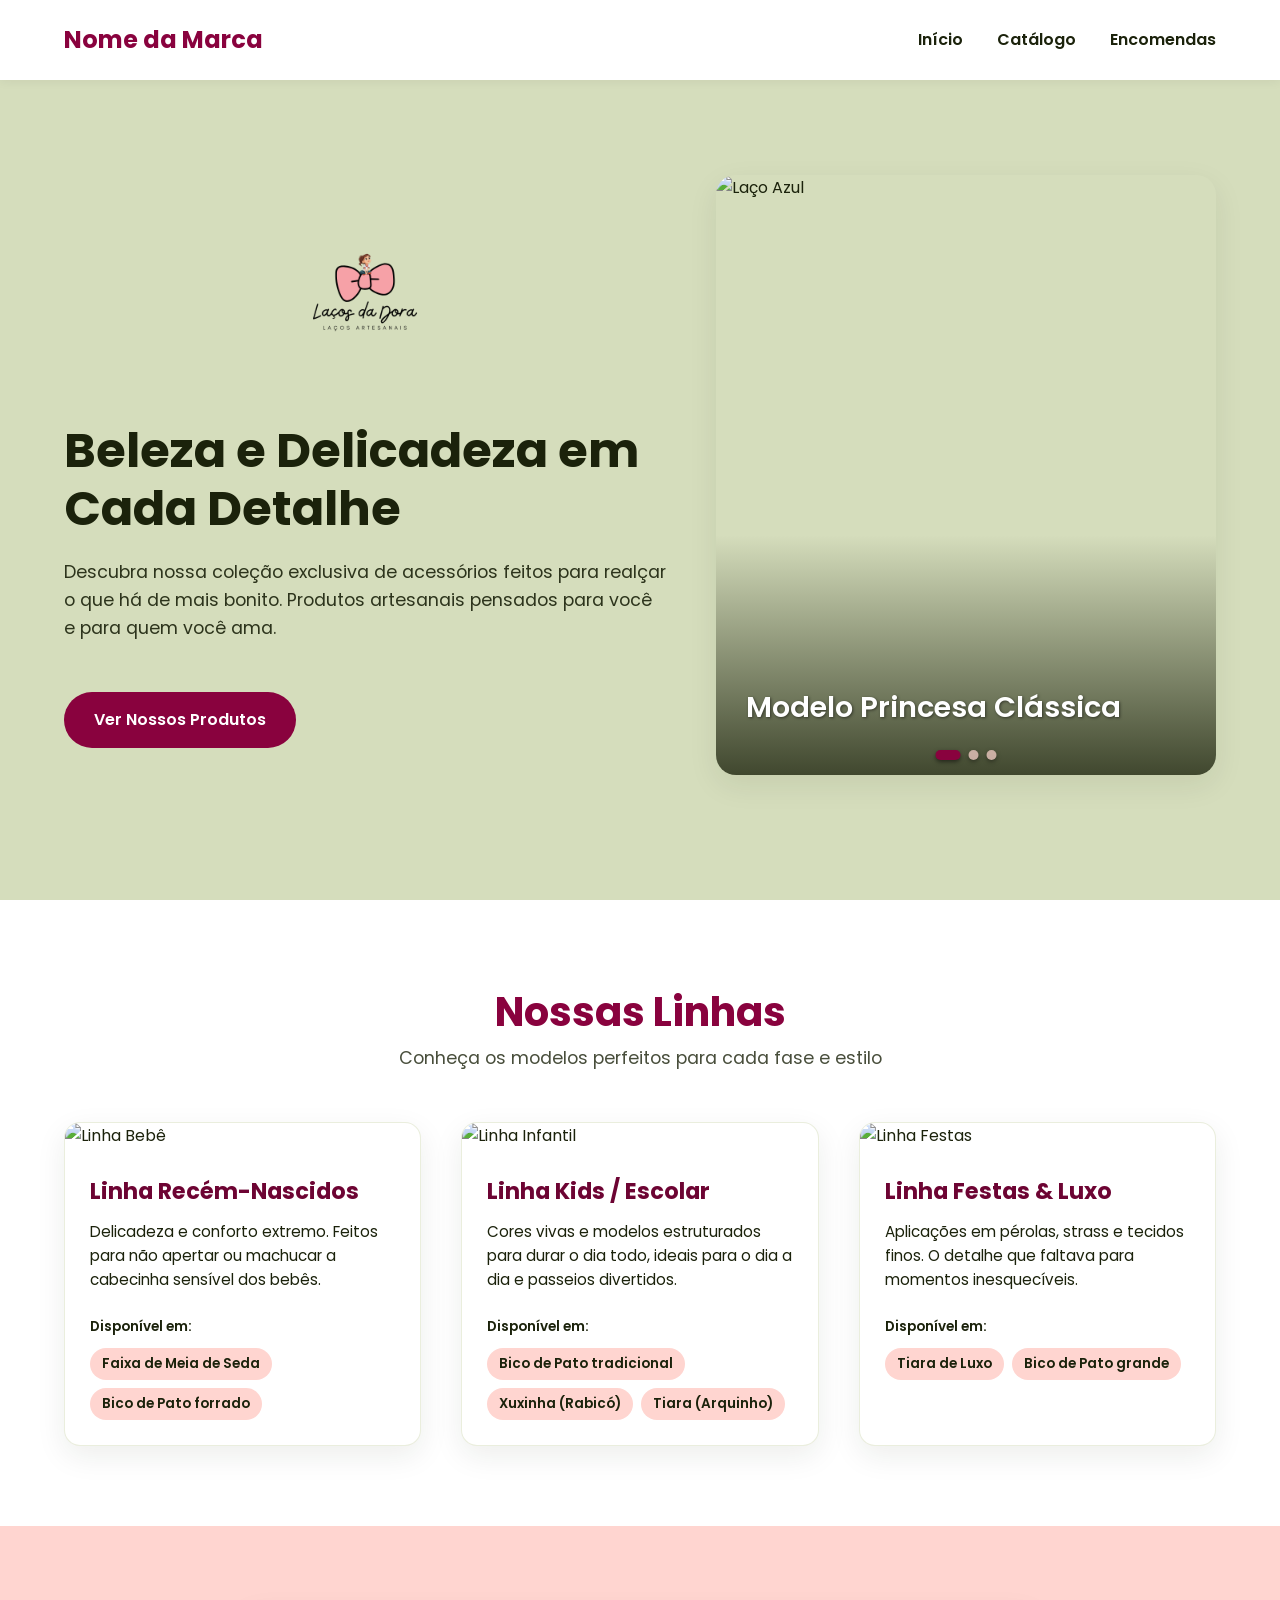
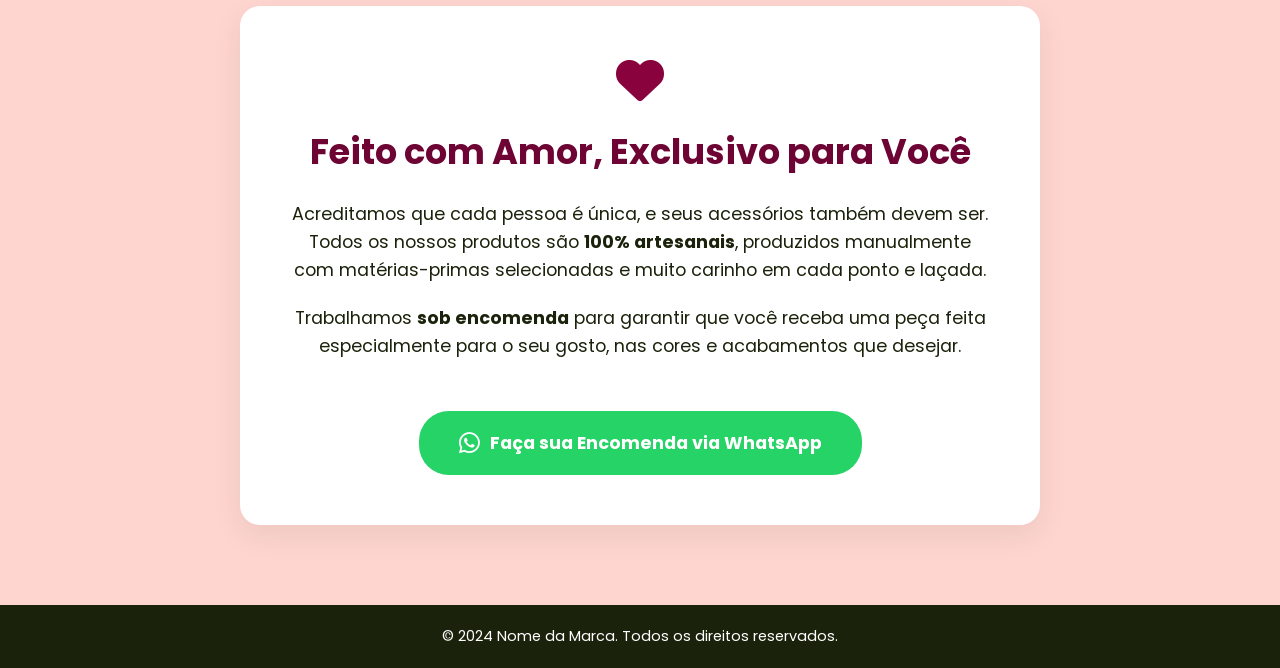
==== LacosDaDora/index.html @ 7d9cea30 "1.00 A construção de todo o escopo do projeto." ====
<!DOCTYPE html>
<html lang="pt-BR">
<head>
    <meta charset="UTF-8">
    <meta name="viewport" content="width=device-width, initial-scale=1.0">
    <title>Catálogo de Produtos | Feito à Mão</title>
    <!-- Fonte moderna (Poppins) -->
    <link href="https://fonts.googleapis.com/css2?family=Poppins:wght@300;400;600;700&display=swap" rel="stylesheet">
    <!-- Ícones (para o WhatsApp) -->
    <link rel="stylesheet" href="https://cdnjs.cloudflare.com/ajax/libs/font-awesome/6.4.0/css/all.min.css">
    <link rel="stylesheet" href="css/style.css">
</head>
<body>

    <!-- Cabeçalho Fixo -->
    <header class="header">
        <div class="logo-text">Nome da Marca</div>
        <nav>
            <a href="#hero">Início</a>
            <a href="#catalogo">Catálogo</a>
            <a href="#encomendas">Encomendas</a>
        </nav>
    </header>

    <!-- Seção 1: Hero (Apresentação + Carrossel) -->
    <section id="hero" class="hero">
        <div class="hero-container">
            <!-- Parte Esquerda -->
            <div class="hero-content">
                <!-- Substitua pelo src da logo real -->
                <img src="src/lacosDaDoraLogo.png" alt="Logo da Marca" class="logo-img">
                <h1>Beleza e Delicadeza em Cada Detalhe</h1>
                <p>Descubra nossa coleção exclusiva de acessórios feitos para realçar o que há de mais bonito. Produtos artesanais pensados para você e para quem você ama.</p>
                <a href="#catalogo" class="btn-primary">Ver Nossos Produtos</a>
            </div>

            <!-- Parte Direita (Carrossel) -->
            <div class="hero-carousel">
                <div class="carousel-track">
                    <!-- Slide 1 -->
                    <div class="slide active">
                        <img src="src/lacoAzul.png" alt="Laço Azul">
                        <div class="slide-caption">
                            <h3>Modelo Princesa Clássica</h3>
                        </div>
                    </div>
                    <!-- Slide 2 -->
                    <div class="slide">
                        <img src="src/lacoVermelho.png" alt="Laço Vermelho">
                        <div class="slide-caption">
                            <h3>Modelo Encanto Floral</h3>
                        </div>
                    </div>
                    <!-- Slide 3 -->
                    <div class="slide">
                        <img src="src/lacoRosa.png" alt="Laço Rosa">
                        <div class="slide-caption">
                            <h3>Modelo Alegria Cotidiana</h3>
                        </div>
                    </div>
                </div>
                <div class="carousel-indicators">
                    <span class="dot active" data-index="0"></span>
                    <span class="dot" data-index="1"></span>
                    <span class="dot" data-index="2"></span>
                </div>
            </div>
        </div>
    </section>

    <!-- Seção 2: Cards de Catálogo -->
    <section id="catalogo" class="catalog">
        <div class="section-title">
            <h2>Nossas Linhas</h2>
            <p>Conheça os modelos perfeitos para cada fase e estilo</p>
        </div>
        
        <div class="cards-grid">
            <!-- Card 1 -->
            <div class="card">
                <img src="https://images.unsplash.com/photo-1519689680058-324335c77eba?auto=format&fit=crop&q=80&w=400" alt="Linha Bebê">
                <div class="card-content">
                    <h3>Linha Recém-Nascidos</h3>
                    <p>Delicadeza e conforto extremo. Feitos para não apertar ou machucar a cabecinha sensível dos bebês.</p>
                    <div class="options-tags">
                        <span>Disponível em:</span>
                        <div class="tags">
                            <span class="tag">Faixa de Meia de Seda</span>
                            <span class="tag">Bico de Pato forrado</span>
                        </div>
                    </div>
                </div>
            </div>

            <!-- Card 2 -->
            <div class="card">
                <img src="https://images.unsplash.com/photo-1625890918797-29367204fcde?auto=format&fit=crop&q=80&w=400" alt="Linha Infantil">
                <div class="card-content">
                    <h3>Linha Kids / Escolar</h3>
                    <p>Cores vivas e modelos estruturados para durar o dia todo, ideais para o dia a dia e passeios divertidos.</p>
                    <div class="options-tags">
                        <span>Disponível em:</span>
                        <div class="tags">
                            <span class="tag">Bico de Pato tradicional</span>
                            <span class="tag">Xuxinha (Rabicó)</span>
                            <span class="tag">Tiara (Arquinho)</span>
                        </div>
                    </div>
                </div>
            </div>

            <!-- Card 3 -->
            <div class="card">
                <img src="https://images.unsplash.com/photo-1582213768220-4384b64e622b?auto=format&fit=crop&q=80&w=400" alt="Linha Festas">
                <div class="card-content">
                    <h3>Linha Festas & Luxo</h3>
                    <p>Aplicações em pérolas, strass e tecidos finos. O detalhe que faltava para momentos inesquecíveis.</p>
                    <div class="options-tags">
                        <span>Disponível em:</span>
                        <div class="tags">
                            <span class="tag">Tiara de Luxo</span>
                            <span class="tag">Bico de Pato grande</span>
                        </div>
                    </div>
                </div>
            </div>
        </div>
    </section>

    <!-- Seção 3: Encomendas e Contato -->
    <section id="encomendas" class="about-contact">
        <div class="contact-container">
            <div class="heart-icon"><i class="fa-solid fa-heart"></i></div>
            <h2>Feito com Amor, Exclusivo para Você</h2>
            <p>
                Acreditamos que cada pessoa é única, e seus acessórios também devem ser. 
                Todos os nossos produtos são <strong>100% artesanais</strong>, produzidos manualmente 
                com matérias-primas selecionadas e muito carinho em cada ponto e laçada.
            </p>
            <p class="order-info">
                Trabalhamos <strong>sob encomenda</strong> para garantir que você receba uma peça 
                feita especialmente para o seu gosto, nas cores e acabamentos que desejar.
            </p>
            
            <!-- Link do WhatsApp: Mude o "seunumerodetelefone" incluindo o código do país, ex: 5511999999999 -->
            <a href="https://wa.me/5500000000000?text=Olá! Gostaria de fazer uma encomenda." target="_blank" class="btn-whatsapp">
                <i class="fa-brands fa-whatsapp"></i> Faça sua Encomenda via WhatsApp
            </a>
        </div>
    </section>

    <footer>
        <p>&copy; 2024 Nome da Marca. Todos os direitos reservados.</p>
    </footer>

    <script src="js/script.js"></script>
</body>
</html>
---- LacosDaDora/css/style.css ----
/* Paleta de Cores e Variáveis Globais */
:root {
    --text-dark: #1b220b; /* Verde bem escuro/quase preto para textos */
    --accent-primary: #89023e; /* Cereja/Vinho */
    --accent-hover: #6d0433; /* Vinho mais escuro */
    --bg-light-green: #d5ddbc; /* Verde oliva bem clarinho */
    --bg-light-pink: #ffd5d0; /* Rosa salmão bem clarinho */
    --white: #ffffff;
    --shadow: 0 10px 30px rgba(27, 34, 11, 0.08);
}

/* Reset Básico */
* {
    margin: 0;
    padding: 0;
    box-sizing: border-box;
}

html {
    scroll-behavior: smooth;
    scroll-padding-top: 80px; /* Compensa o menu fixo ao rolar */
}

body {
    font-family: 'Poppins', sans-serif;
    color: var(--text-dark);
    background-color: var(--bg-light-green); /* Cor de fundo principal */
    line-height: 1.6;
}

/* --- Cabeçalho Fixo --- */
.header {
    position: fixed;
    top: 0;
    width: 100%;
    height: 80px;
    background-color: var(--white);
    display: flex;
    justify-content: space-between;
    align-items: center;
    padding: 0 5%;
    box-shadow: 0 2px 10px rgba(0,0,0,0.05);
    z-index: 1000;
}

.logo-text {
    font-size: 1.5rem;
    font-weight: 700;
    color: var(--accent-primary);
}

.header nav a {
    text-decoration: none;
    color: var(--text-dark);
    margin-left: 30px;
    font-weight: 600;
    transition: color 0.3s ease;
}

.header nav a:hover {
    color: var(--accent-primary);
}

/* --- Botões --- */
.btn-primary {
    display: inline-block;
    background-color: var(--accent-primary);
    color: var(--white);
    padding: 15px 30px;
    border-radius: 30px;
    text-decoration: none;
    font-weight: 600;
    transition: background-color 0.3s, transform 0.2s;
    margin-top: 20px;
}

.btn-primary:hover {
    background-color: var(--accent-hover);
    transform: translateY(-2px);
}

/* --- Seção 1: Hero --- */
.hero {
    min-height: 100vh;
    padding: 100px 5% 50px 5%;
    display: flex;
    align-items: center;
    background-color: var(--bg-light-green);
}

.hero-container {
    display: flex;
    align-items: center;
    justify-content: space-between;
    width: 100%;
    max-width: 1200px;
    margin: 0 auto;
    gap: 50px;
}

.hero-content {
    flex: 1;
}



.logo-img {
    display: block;
    margin: auto;
    max-width: 200px;
    margin-bottom: 20px;
    border-radius: 8px;
}

.hero-content h1 {
    font-size: 3rem;
    line-height: 1.2;
    margin-bottom: 20px;
    color: var(--text-dark);
}

.hero-content p {
    font-size: 1.1rem;
    margin-bottom: 30px;
    opacity: 0.9;
}

/* Carrossel */
.hero-carousel {
    flex: 1;
    position: relative;
    width: 100%;
    max-width: 500px;
    height: 600px;
    border-radius: 20px;
    overflow: hidden;
    box-shadow: var(--shadow);
    cursor: grab; /* <-- ADICIONADO AQUI */
}

.slide {
    position: absolute;
    top: 0;
    left: 0;
    width: 100%;
    height: 100%;
    opacity: 0;
    transition: opacity 1s ease-in-out;
}

.slide.active {
    opacity: 1;
}

.slide img {
    width: 100%;
    height: 100%;
    object-fit: cover;
    pointer-events: none; /* <-- ADICIONADO AQUI: Evita que o navegador arraste o arquivo da foto */
    user-select: none; /* <-- ADICIONADO AQUI: Evita selecionar sem querer */
}

/* Degradê escuro sobre a imagem para o texto aparecer */
.slide::after {
    content: '';
    position: absolute;
    bottom: 0;
    left: 0;
    width: 100%;
    height: 40%;
    background: linear-gradient(to top, rgba(27, 34, 11, 0.8), transparent);
}

.slide-caption {
    position: absolute;
    bottom: 45px;
    left: 30px;
    right: 30px;
    z-index: 2;
    color: var(--white);
}

.slide-caption h3 {
    font-size: 1.8rem;
    font-weight: 600;
    text-shadow: 1px 1px 3px rgba(0,0,0,0.5);
}

/* --- Indicadores do Carrossel (Bolinhas) --- */
.carousel-indicators {
    position: absolute;
    bottom: 15px;
    left: 50%;
    transform: translateX(-50%);
    display: flex;
    gap: 8px;
    z-index: 10;
}

.dot {
    width: 10px;
    height: 10px;
    background-color: var(--bg-light-pink);
    border-radius: 50%;
    cursor: pointer;
    transition: all 0.3s ease;
    box-shadow: 0 2px 4px rgba(0,0,0,0.5); /* Sombreado para destacar em fotos claras */
    opacity: 0.7;
}

.dot:hover {
    opacity: 1;
}

/* Bolinha da foto atual fica maior e na cor principal */
.dot.active {
    background-color: var(--accent-primary);
    width: 25px; /* Vira uma "pílula" moderna */
    border-radius: 10px;
    opacity: 1;
}

/* --- Seção 2: Catálogo --- */
.catalog {
    background-color: var(--white);
    padding: 80px 5%;
}

.section-title {
    text-align: center;
    margin-bottom: 50px;
}

.section-title h2 {
    font-size: 2.5rem;
    color: var(--accent-primary);
}

.section-title p {
    font-size: 1.1rem;
    color: var(--text-dark);
    opacity: 0.8;
}

.cards-grid {
    display: grid;
    grid-template-columns: repeat(auto-fit, minmax(320px, 1fr));
    gap: 40px;
    max-width: 1200px;
    margin: 0 auto;
}

.card {
    background-color: var(--white);
    border-radius: 16px;
    overflow: hidden;
    box-shadow: var(--shadow);
    transition: transform 0.3s ease;
    border: 1px solid rgba(213, 221, 188, 0.5);
}

.card:hover {
    transform: translateY(-10px);
}

.card img {
    width: 100%;
    height: 250px;
    object-fit: cover;
}

.card-content {
    padding: 25px;
}

.card-content h3 {
    color: var(--accent-hover);
    margin-bottom: 10px;
    font-size: 1.4rem;
}

.card-content p {
    font-size: 0.95rem;
    margin-bottom: 20px;
    min-height: 70px; /* Alinha os botões embaixo */
}

.options-tags span {
    font-size: 0.85rem;
    font-weight: 600;
    color: var(--text-dark);
}

.tags {
    display: flex;
    flex-wrap: wrap;
    gap: 8px;
    margin-top: 10px;
}

.tag {
    background-color: var(--bg-light-pink);
    color: var(--accent-hover);
    padding: 5px 12px;
    border-radius: 20px;
    font-size: 0.8rem;
    font-weight: 600;
}

/* --- Seção 3: Sobre e Encomendas --- */
.about-contact {
    background-color: var(--bg-light-pink);
    padding: 80px 5%;
    text-align: center;
}

.contact-container {
    max-width: 800px;
    margin: 0 auto;
    background-color: var(--white);
    padding: 50px;
    border-radius: 20px;
    box-shadow: var(--shadow);
}

.heart-icon i {
    font-size: 3rem;
    color: var(--accent-primary);
    margin-bottom: 20px;
}

.contact-container h2 {
    font-size: 2.2rem;
    color: var(--accent-hover);
    margin-bottom: 20px;
}

.contact-container p {
    font-size: 1.1rem;
    margin-bottom: 20px;
    color: var(--text-dark);
}

.order-info {
    font-size: 1.2rem;
    color: var(--accent-primary);
}

.btn-whatsapp {
    display: inline-flex;
    align-items: center;
    justify-content: center;
    gap: 10px;
    background-color: #25D366; /* Cor oficial do WhatsApp */
    color: var(--white);
    padding: 18px 40px;
    border-radius: 30px;
    text-decoration: none;
    font-weight: 700;
    font-size: 1.1rem;
    margin-top: 30px;
    transition: background-color 0.3s, transform 0.2s;
}

.btn-whatsapp:hover {
    background-color: #1ebe57;
    transform: scale(1.05);
}

.btn-whatsapp i {
    font-size: 1.5rem;
}

/* --- Rodapé --- */
footer {
    background-color: var(--text-dark);
    color: var(--white);
    text-align: center;
    padding: 20px;
    font-size: 0.9rem;
}

/* --- Responsividade (Celulares e Tablets) --- */
@media (max-width: 900px) {
    .hero {
        min-height: auto;
        padding: 120px 5% 50px 5%; 
    }

    .hero-container {
        flex-direction: column;
        text-align: center;
        gap: 30px;
    }

    .hero-content h1 {
        font-size: 2.2rem;
    }

    .logo-img {
        margin: 0 auto 20px auto;
        display: block;
    }

    /* --- Modificações do Carrossel no Mobile --- */
    .hero-carousel {
        width: 100%;
        max-width: 300px; /* Aumentei levemente para caber bem o texto */
        height: auto; 
        aspect-ratio: 1 / 1; /* Formato Quadrado (1x1) */
        margin: 0 auto; 
        border-radius: 15px; 
    }

    /* Restaura o degradê escuro, mas ajusta a altura dele para a telinha */
    .slide::after {
        display: block;
        height: 50%; /* Cobre metade da foto de baixo pra cima em degradê */
        background: linear-gradient(to top, rgba(27, 34, 11, 0.9), transparent);
    }

    /* Restaura o título, mas diminui as margens para caber na caixa pequena */
    .slide-caption {
        display: block;
        bottom: 30px; /* Margem menor que no PC */
        left: 15px;
        right: 15px;
        text-align: center; /* Centraliza o texto para ficar mais elegante no mobile */
    }

    /* Diminui o tamanho da fonte do título do carrossel no celular */
    .slide-caption h3 {
        font-size: 1.1rem; /* Fonte menor para não engolir a foto */
        line-height: 1.2;
    }

    .header nav {
        display: none; 
    }

    .header {
        justify-content: center;
    }

    .contact-container {
        padding: 30px 20px;
    }
    
    .contact-container h2 {
        font-size: 1.8rem;
    }

    .btn-whatsapp {
        font-size: 1rem;
        padding: 15px 25px;
    }
}

/* Tratamento extra para telas muito pequenas (ex: iPhone SE antigo) */
@media (max-width: 400px) {
    .hero-carousel {
        max-width: 250px; 
    }
    
    /* Deixa a fonte ainda um pouquinho menor em telas minúsculas */
    .slide-caption h3 {
        font-size: 1rem; 
    }
}
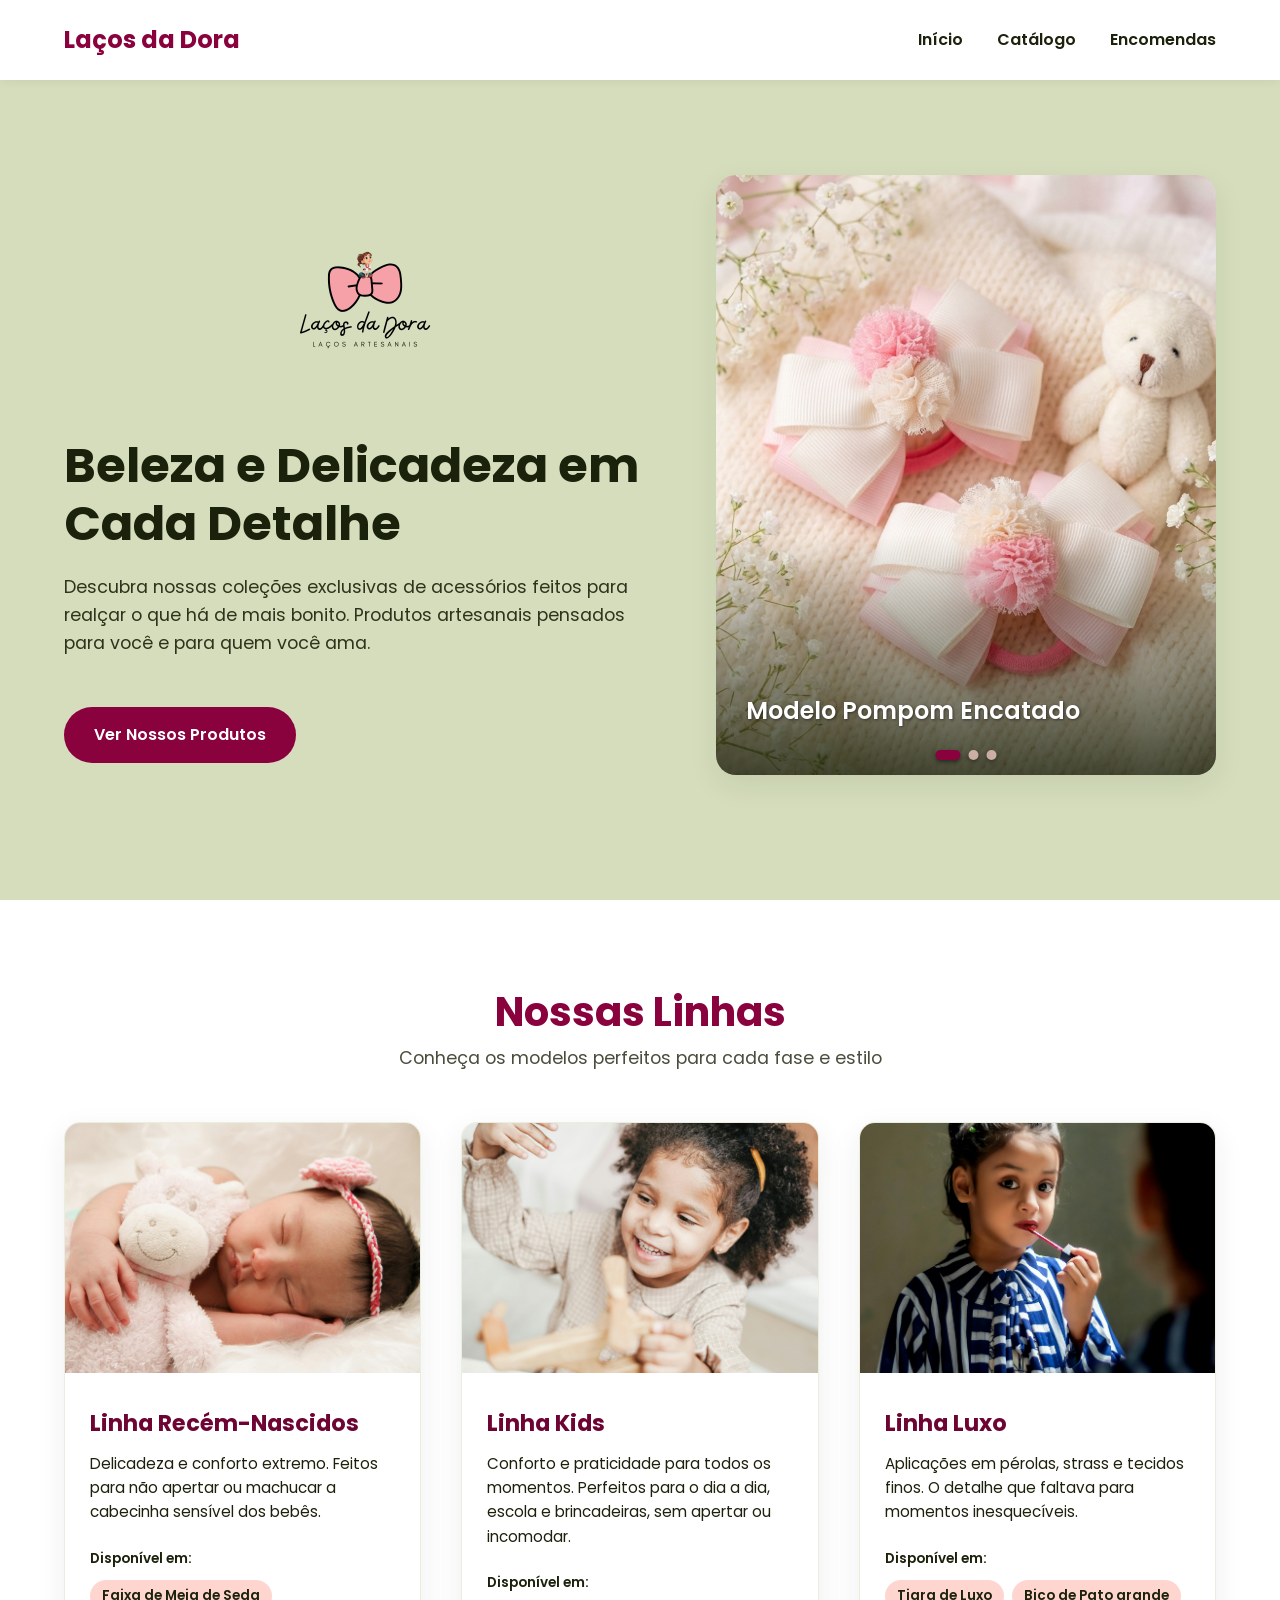
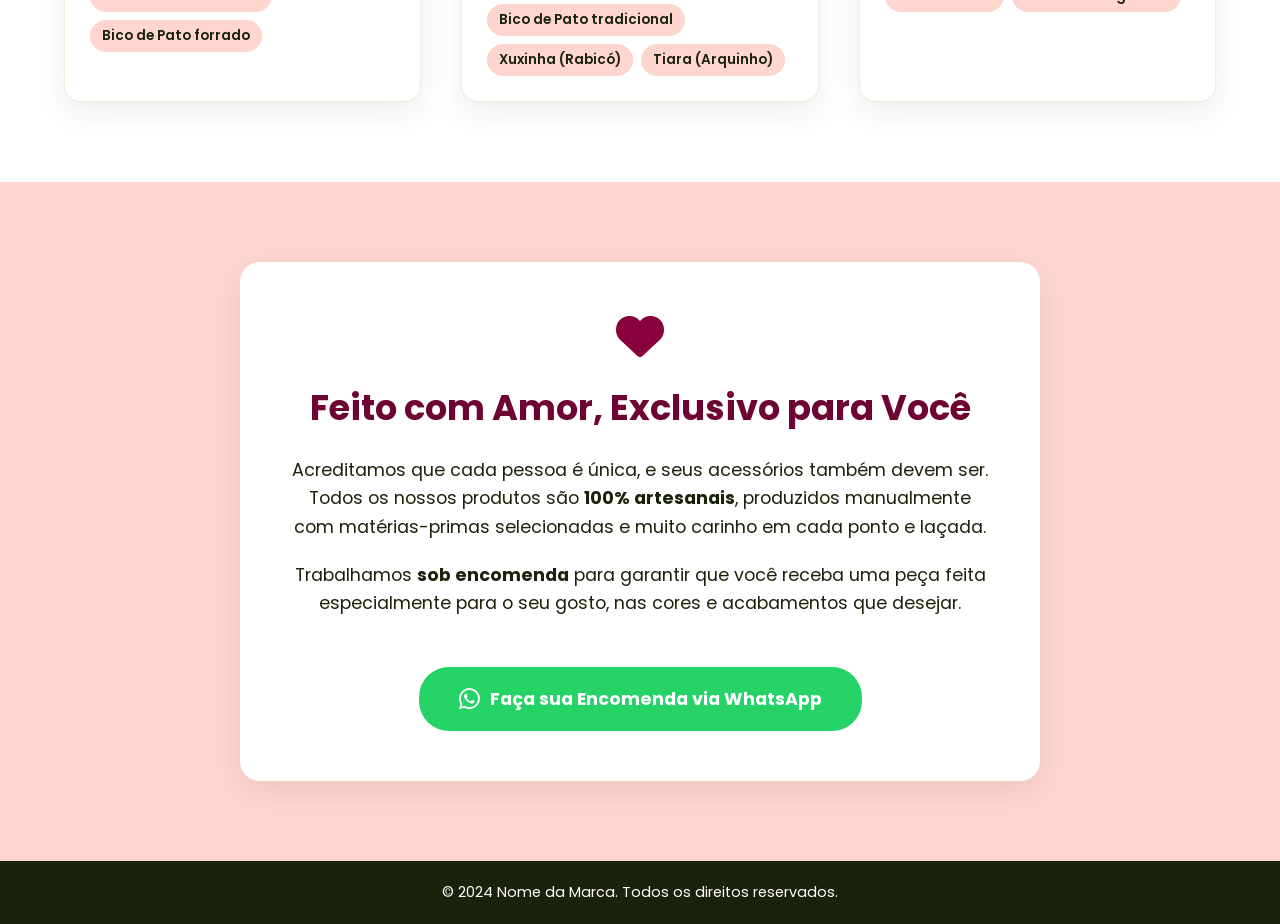
==== commit 1c711800: "1.01 atulizando modelos e fotos" ====
--- a/LacosDaDora/index.html
+++ b/LacosDaDora/index.html
@@ -3,7 +3,8 @@
 <head>
     <meta charset="UTF-8">
     <meta name="viewport" content="width=device-width, initial-scale=1.0">
-    <title>Catálogo de Produtos | Feito à Mão</title>
+    <title>Laços da dora</title>
+    <link rel="shortcut icon" href="src/favicon.ico" type="image/x-icon">
     <!-- Fonte moderna (Poppins) -->
     <link href="https://fonts.googleapis.com/css2?family=Poppins:wght@300;400;600;700&display=swap" rel="stylesheet">
     <!-- Ícones (para o WhatsApp) -->
@@ -14,7 +15,7 @@
 
     <!-- Cabeçalho Fixo -->
     <header class="header">
-        <div class="logo-text">Nome da Marca</div>
+        <div class="logo-text">Laços da Dora</div>
         <nav>
             <a href="#hero">Início</a>
             <a href="#catalogo">Catálogo</a>
@@ -27,10 +28,9 @@
         <div class="hero-container">
             <!-- Parte Esquerda -->
             <div class="hero-content">
-                <!-- Substitua pelo src da logo real -->
                 <img src="src/lacosDaDoraLogo.png" alt="Logo da Marca" class="logo-img">
                 <h1>Beleza e Delicadeza em Cada Detalhe</h1>
-                <p>Descubra nossa coleção exclusiva de acessórios feitos para realçar o que há de mais bonito. Produtos artesanais pensados para você e para quem você ama.</p>
+                <p>Descubra nossas coleções exclusivas de acessórios feitos para realçar o que há de mais bonito. Produtos artesanais pensados para você e para quem você ama.</p>
                 <a href="#catalogo" class="btn-primary">Ver Nossos Produtos</a>
             </div>
 
@@ -39,23 +39,23 @@
                 <div class="carousel-track">
                     <!-- Slide 1 -->
                     <div class="slide active">
-                        <img src="src/lacoAzul.png" alt="Laço Azul">
+                        <img src="src/pompomEncantado.jpeg" alt="Modelo Pompom Encatado">
                         <div class="slide-caption">
-                            <h3>Modelo Princesa Clássica</h3>
+                            <h3>Modelo Pompom Encatado</h3>
                         </div>
                     </div>
                     <!-- Slide 2 -->
                     <div class="slide">
-                        <img src="src/lacoVermelho.png" alt="Laço Vermelho">
+                        <img src="src/gravatinhaDePrincesa.jpeg" alt="Modelo Gravatinha de Princesa">
                         <div class="slide-caption">
-                            <h3>Modelo Encanto Floral</h3>
+                            <h3>Modelo Gravatinha de Princesa</h3>
                         </div>
                     </div>
                     <!-- Slide 3 -->
                     <div class="slide">
-                        <img src="src/lacoRosa.png" alt="Laço Rosa">
+                        <img src="src/cruzadinho.jpeg" alt="Modelo Charminho Cruzado">
                         <div class="slide-caption">
-                            <h3>Modelo Alegria Cotidiana</h3>
+                            <h3>Modelo Charminho Cruzado</h3>
                         </div>
                     </div>
                 </div>
@@ -78,7 +78,7 @@
         <div class="cards-grid">
             <!-- Card 1 -->
             <div class="card">
-                <img src="https://images.unsplash.com/photo-1519689680058-324335c77eba?auto=format&fit=crop&q=80&w=400" alt="Linha Bebê">
+                <img src="src/baby.jpg" alt="Linha Bebê">
                 <div class="card-content">
                     <h3>Linha Recém-Nascidos</h3>
                     <p>Delicadeza e conforto extremo. Feitos para não apertar ou machucar a cabecinha sensível dos bebês.</p>
@@ -94,10 +94,10 @@
 
             <!-- Card 2 -->
             <div class="card">
-                <img src="https://images.unsplash.com/photo-1625890918797-29367204fcde?auto=format&fit=crop&q=80&w=400" alt="Linha Infantil">
+                <img src="src/garota.jpg" alt="Linha Infantil">
                 <div class="card-content">
-                    <h3>Linha Kids / Escolar</h3>
-                    <p>Cores vivas e modelos estruturados para durar o dia todo, ideais para o dia a dia e passeios divertidos.</p>
+                    <h3>Linha Kids</h3>
+                    <p>Conforto e praticidade para todos os momentos. Perfeitos para o dia a dia, escola e brincadeiras, sem apertar ou incomodar.</p>
                     <div class="options-tags">
                         <span>Disponível em:</span>
                         <div class="tags">
@@ -111,9 +111,9 @@
 
             <!-- Card 3 -->
             <div class="card">
-                <img src="https://images.unsplash.com/photo-1582213768220-4384b64e622b?auto=format&fit=crop&q=80&w=400" alt="Linha Festas">
+                <img src="src/luxo.jpg" alt="Linha Festas">
                 <div class="card-content">
-                    <h3>Linha Festas & Luxo</h3>
+                    <h3>Linha Luxo</h3>
                     <p>Aplicações em pérolas, strass e tecidos finos. O detalhe que faltava para momentos inesquecíveis.</p>
                     <div class="options-tags">
                         <span>Disponível em:</span>
--- a/LacosDaDora/css/style.css
+++ b/LacosDaDora/css/style.css
@@ -102,13 +102,10 @@
     flex: 1;
 }
 
-
-
 .logo-img {
     display: block;
     margin: auto;
-    max-width: 200px;
-    margin-bottom: 20px;
+    max-width: 250px;
     border-radius: 8px;
 }
 
@@ -135,7 +132,7 @@
     border-radius: 20px;
     overflow: hidden;
     box-shadow: var(--shadow);
-    cursor: grab; /* <-- ADICIONADO AQUI */
+    cursor: grab;
 }
 
 .slide {
@@ -181,7 +178,7 @@
 }
 
 .slide-caption h3 {
-    font-size: 1.8rem;
+    font-size: 1.5rem;
     font-weight: 600;
     text-shadow: 1px 1px 3px rgba(0,0,0,0.5);
 }
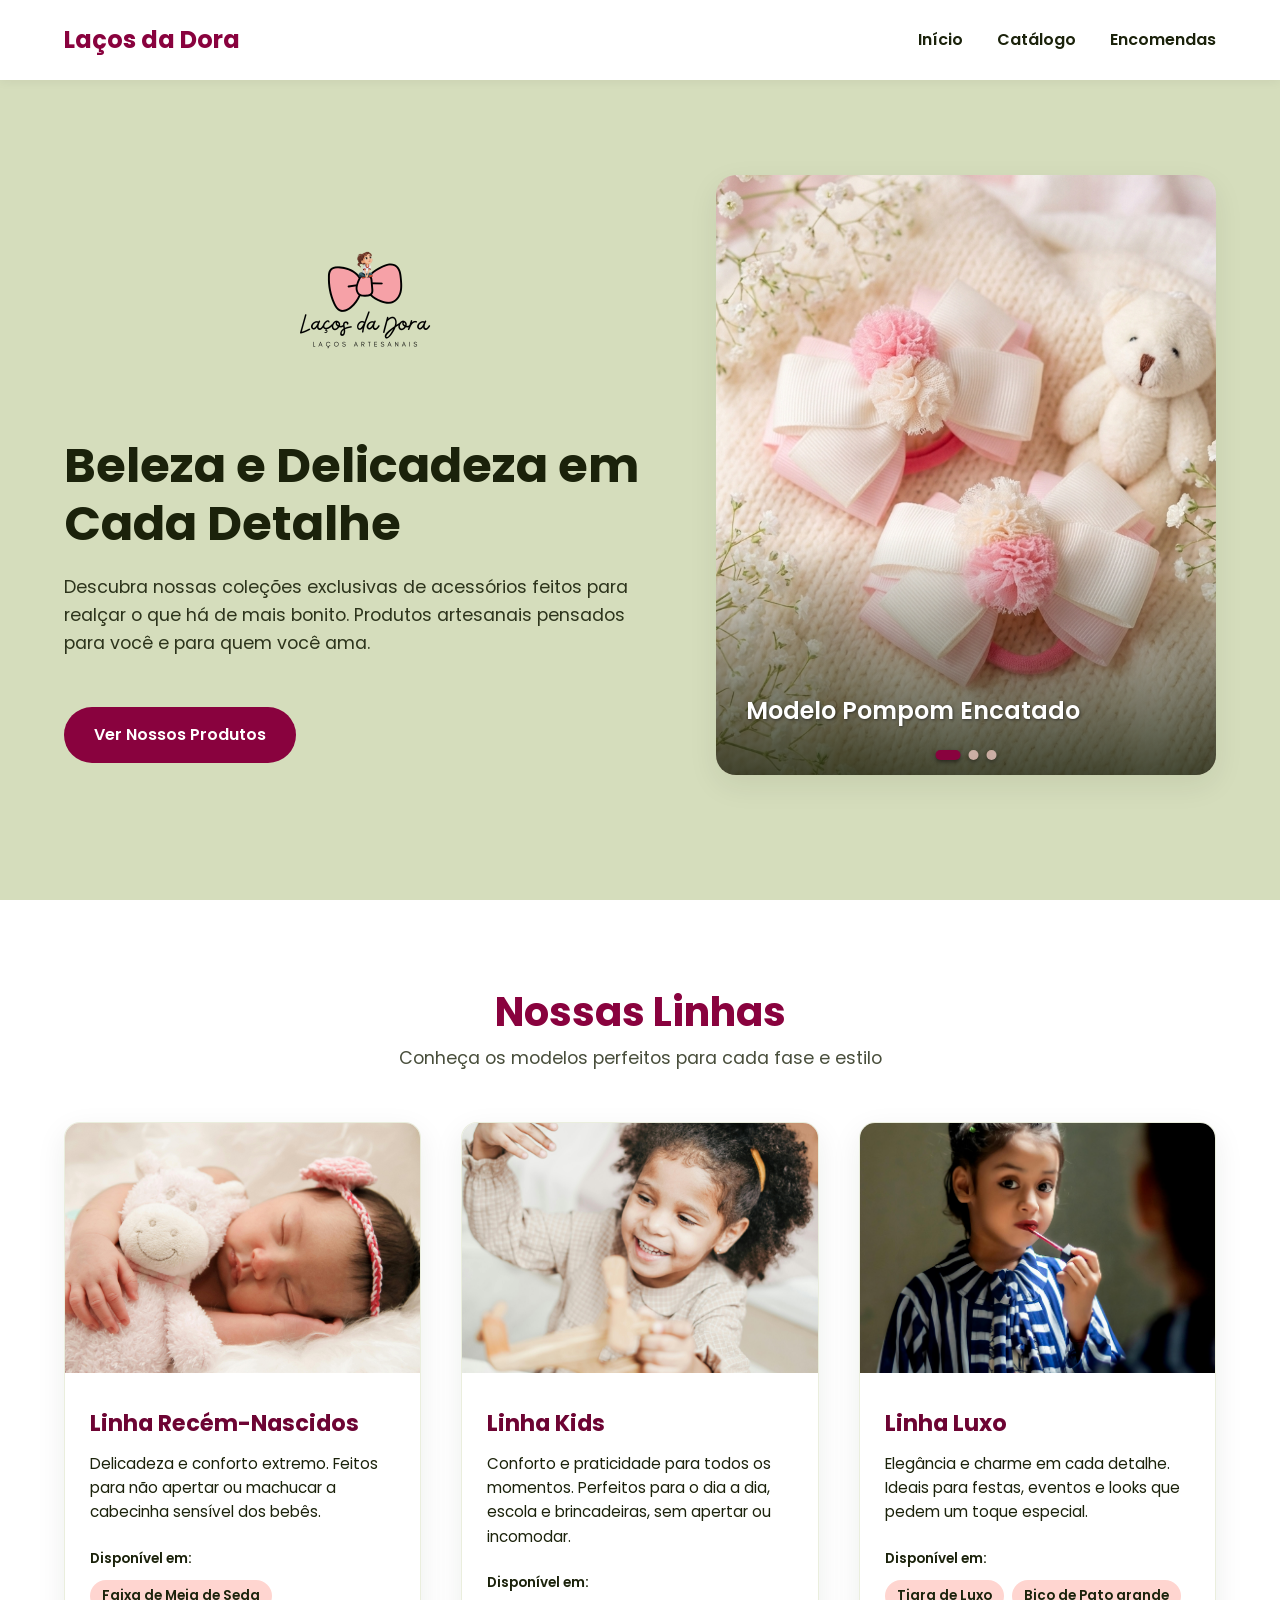
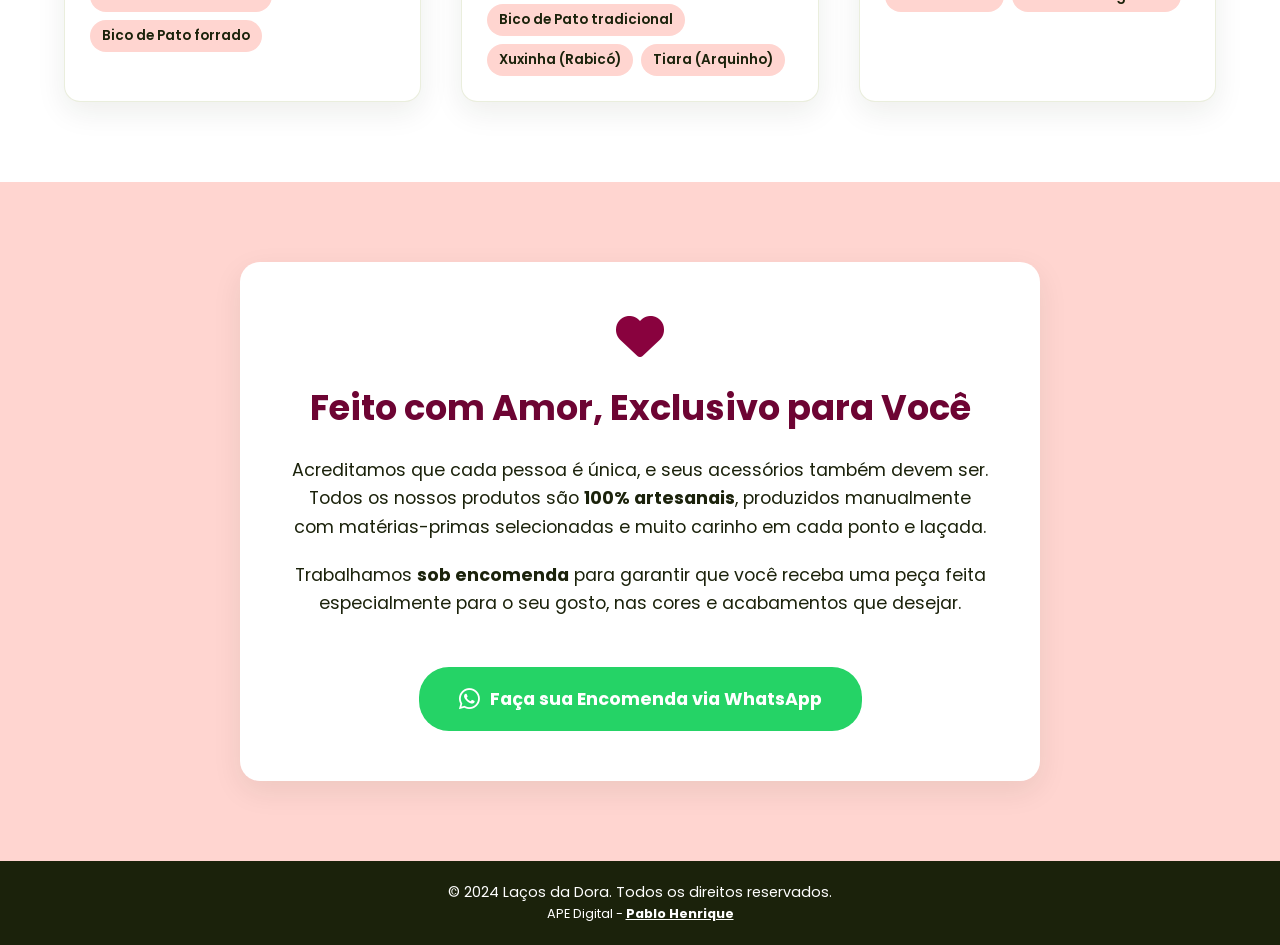
==== commit 082cf411: "1.02 pequenas correções e primeira impressão para a cliente" ====
--- a/LacosDaDora/index.html
+++ b/LacosDaDora/index.html
@@ -114,7 +114,7 @@
                 <img src="src/luxo.jpg" alt="Linha Festas">
                 <div class="card-content">
                     <h3>Linha Luxo</h3>
-                    <p>Aplicações em pérolas, strass e tecidos finos. O detalhe que faltava para momentos inesquecíveis.</p>
+                    <p>Elegância e charme em cada detalhe. Ideais para festas, eventos e looks que pedem um toque especial.</p>
                     <div class="options-tags">
                         <span>Disponível em:</span>
                         <div class="tags">
@@ -143,14 +143,15 @@
             </p>
             
             <!-- Link do WhatsApp: Mude o "seunumerodetelefone" incluindo o código do país, ex: 5511999999999 -->
-            <a href="https://wa.me/5500000000000?text=Olá! Gostaria de fazer uma encomenda." target="_blank" class="btn-whatsapp">
+            <a href="https://wa.me/31995440212?text=Olá! Gostaria de fazer uma encomenda." target="_blank" class="btn-whatsapp">
                 <i class="fa-brands fa-whatsapp"></i> Faça sua Encomenda via WhatsApp
             </a>
         </div>
     </section>
 
     <footer>
-        <p>&copy; 2024 Nome da Marca. Todos os direitos reservados.</p>
+        <p>&copy; 2024 Laços da Dora. Todos os direitos reservados.</p>
+        <p class="creditos">APE Digital - <a target="_blank" href="https://wa.me/31997347277" >Pablo Henrique</a></p>
     </footer>
 
     <script src="js/script.js"></script>
--- a/LacosDaDora/css/style.css
+++ b/LacosDaDora/css/style.css
@@ -377,6 +377,14 @@
     font-size: 0.9rem;
 }
 
+.creditos {
+    font-size: 0.8rem;
+}
+.creditos a {
+    color:#fff;
+    font-weight: bolder;
+}
+
 /* --- Responsividade (Celulares e Tablets) --- */
 @media (max-width: 900px) {
     .hero {
